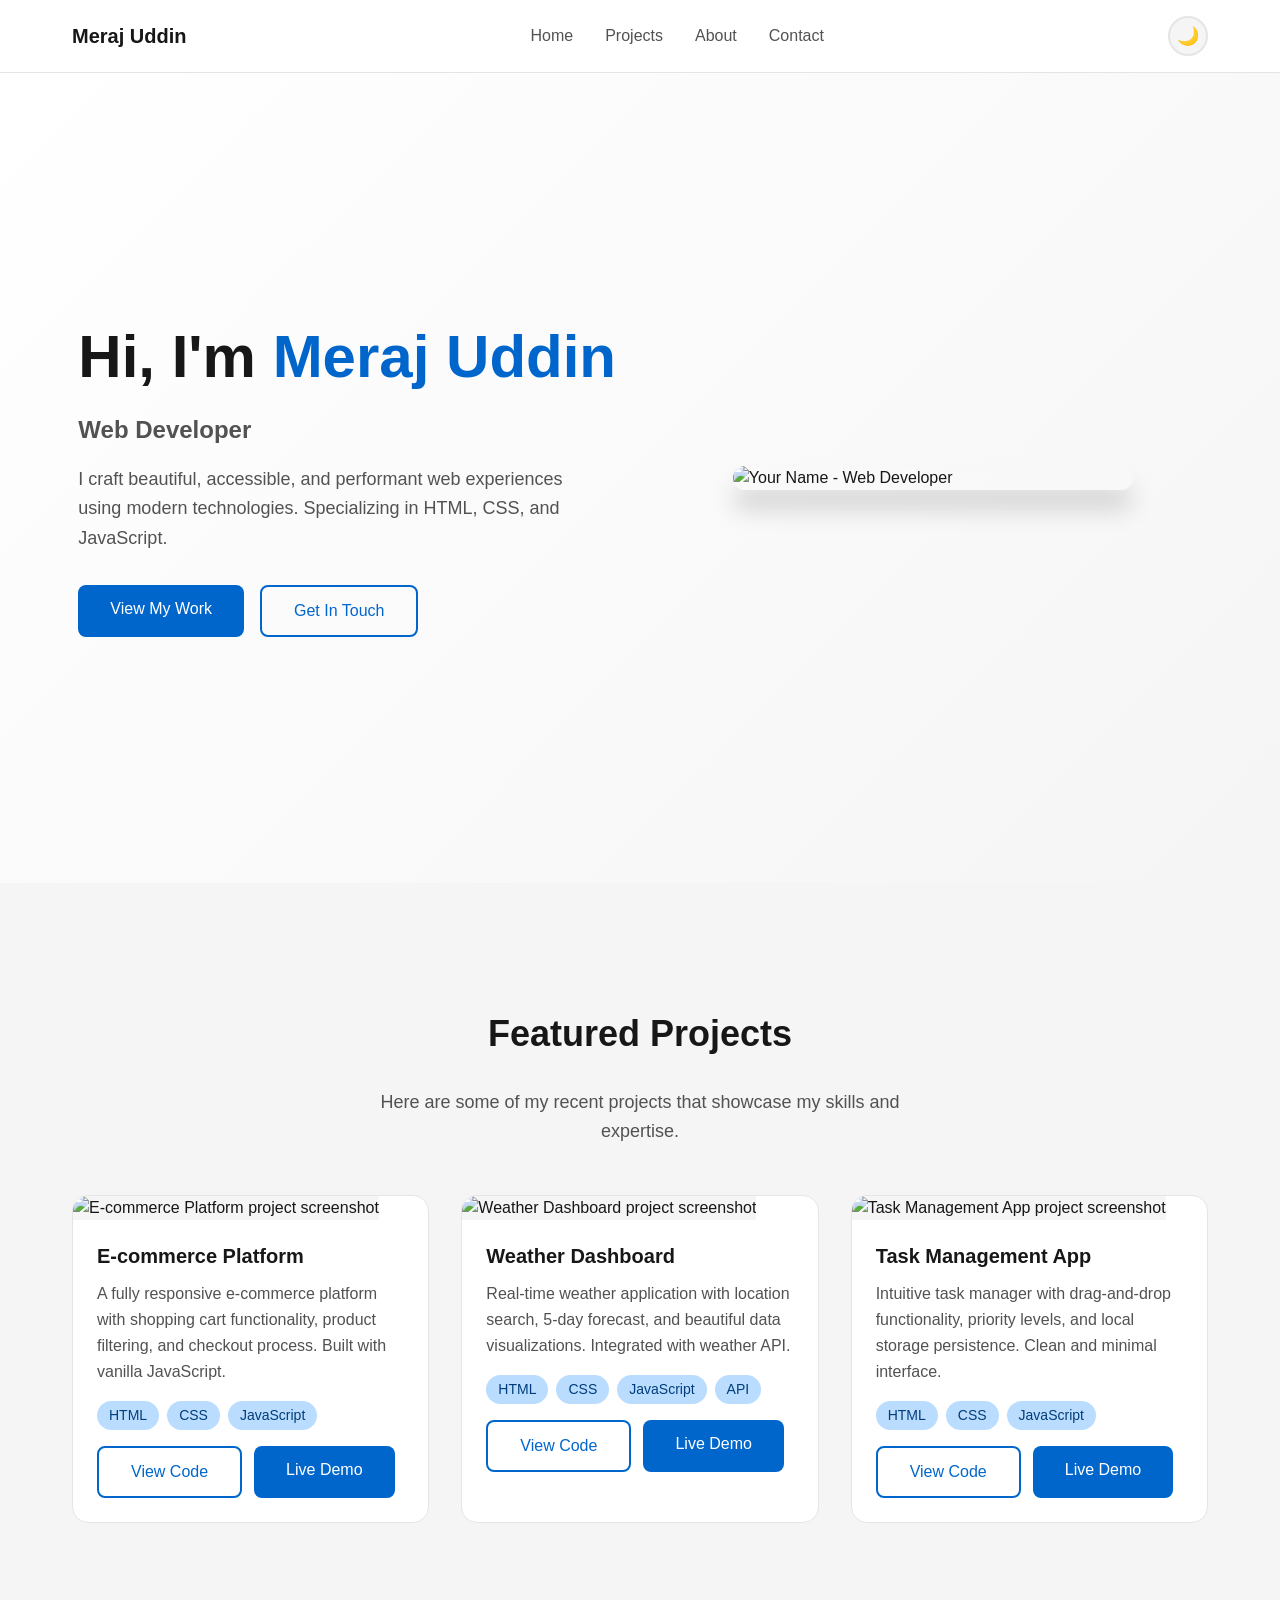
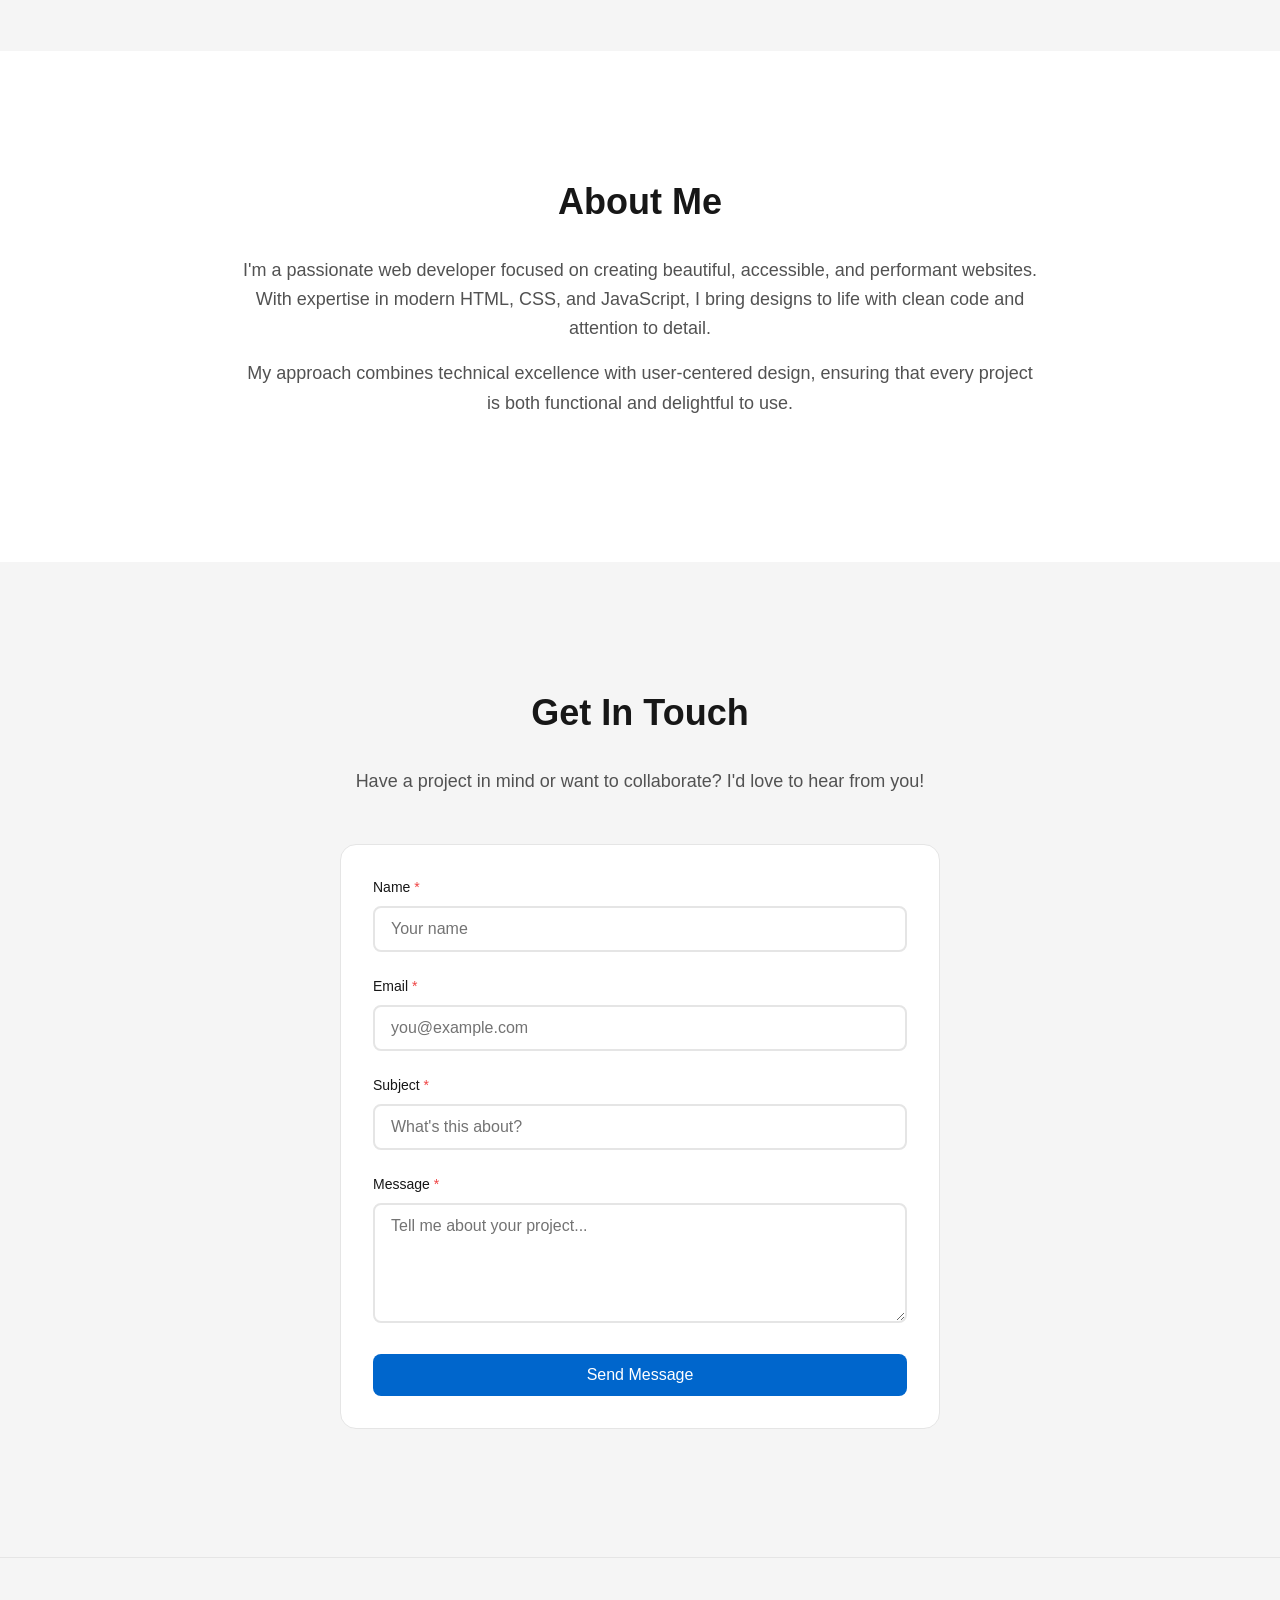
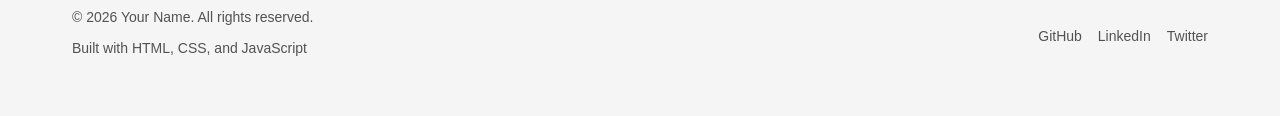
==== portfolio-website/index.html @ f0182570 "Initial commit" ====
<!DOCTYPE html>
<html lang="en">
<head>
  <meta charset="UTF-8">
  <meta name="viewport" content="width=device-width, initial-scale=1.0">

  <!-- Primary Meta Tags -->
  <title>Your Name - Web Developer Portfolio</title>
  <meta name="title" content="Your Name - Web Developer Portfolio">
  <meta name="description" content="Portfolio showcasing modern web development projects with expertise in HTML, CSS, and JavaScript. View my latest work and get in touch.">
  <meta name="keywords" content="web developer, portfolio, HTML, CSS, JavaScript, frontend developer">
  <meta name="author" content="Your Name">

  <!-- Open Graph / Facebook -->
  <meta property="og:type" content="website">
  <meta property="og:url" content="https://yourdomain.com/">
  <meta property="og:title" content="Your Name - Web Developer Portfolio">
  <meta property="og:description" content="Portfolio showcasing modern web development projects with expertise in HTML, CSS, and JavaScript.">
  <meta property="og:image" content="https://yourdomain.com/assets/images/og-image.jpg">

  <!-- Twitter -->
  <meta property="twitter:card" content="summary_large_image">
  <meta property="twitter:url" content="https://yourdomain.com/">
  <meta property="twitter:title" content="Your Name - Web Developer Portfolio">
  <meta property="twitter:description" content="Portfolio showcasing modern web development projects with expertise in HTML, CSS, and JavaScript.">
  <meta property="twitter:image" content="https://yourdomain.com/assets/images/twitter-image.jpg">

  <!-- Favicon -->
  <link rel="icon" type="image/png" sizes="32x32" href="/favicon-32x32.png">
  <link rel="icon" type="image/png" sizes="16x16" href="/favicon-16x16.png">
  <link rel="apple-touch-icon" sizes="180x180" href="/apple-touch-icon.png">

  <!-- Theme Color -->
  <meta name="theme-color" content="#0066cc">

  <!-- Stylesheets -->
  <link rel="stylesheet" href="css/theme.css">
  <link rel="stylesheet" href="css/styles.css">
  <link rel="stylesheet" href="css/responsive.css">
</head>
<body>
  <!-- Skip to main content for accessibility -->
  <a href="#main-content" class="skip-link">Skip to main content</a>

  <!-- Header with Navigation -->
  <header class="header" role="banner">
    <div class="container">
      <nav class="nav" role="navigation" aria-label="Main navigation">
        <div class="nav-brand">
          <a href="#home" class="logo">Meraj Uddin</a>
        </div>

        <!-- Desktop Navigation -->
        <ul class="nav-links" id="nav-menu">
          <li><a href="#home" class="nav-link">Home</a></li>
          <li><a href="#projects" class="nav-link">Projects</a></li>
          <li><a href="#about" class="nav-link">About</a></li>
          <li><a href="#contact" class="nav-link">Contact</a></li>
        </ul>

        <!-- Dark Mode Toggle -->
        <button class="theme-toggle" aria-label="Toggle dark mode" id="theme-toggle">
          <span class="theme-icon" aria-hidden="true">🌙</span>
        </button>

        <!-- Mobile Menu Toggle -->
        <button class="mobile-menu-toggle" aria-label="Toggle mobile menu" aria-expanded="false" aria-controls="nav-menu" id="mobile-menu-toggle">
          <span class="hamburger" aria-hidden="true"></span>
        </button>
      </nav>
    </div>
  </header>

  <!-- Main Content -->
  <main id="main-content" role="main">

    <!-- Hero Section -->
    <section id="home" class="hero section" aria-labelledby="hero-title">
      <div class="container">
        <div class="hero-content">
          <h1 id="hero-title" class="hero-title">
            Hi, I'm <span class="text-primary">Meraj Uddin</span>
          </h1>
          <p class="hero-subtitle">Web Developer</p>
          <p class="hero-description">
            I craft beautiful, accessible, and performant web experiences using modern technologies.
            Specializing in HTML, CSS, and JavaScript.
          </p>
          <div class="hero-cta">
            <a href="#projects" class="btn btn-primary">View My Work</a>
            <a href="#contact" class="btn btn-outline">Get In Touch</a>
          </div>
        </div>
        <div class="hero-image">
          <img src="assets/images/Profile.png" alt="Your Name - Web Developer" class="profile-image">
        </div>
      </div>
    </section>

    <!-- Projects Section -->
    <section id="projects" class="projects section" aria-labelledby="projects-title">
      <div class="container">
        <h2 id="projects-title" class="section-title">Featured Projects</h2>
        <p class="section-description">
          Here are some of my recent projects that showcase my skills and expertise.
        </p>

        <div class="projects-grid">

          <!-- Project Card 1 -->
          <article class="card project-card">
            <img src="https://placehold.co/600x400/0066cc/ffffff?text=E-commerce+Platform" alt="E-commerce Platform project screenshot" class="card-image" loading="lazy">
            <div class="card-content">
              <h3 class="card-title">E-commerce Platform</h3>
              <p class="card-description">
                A fully responsive e-commerce platform with shopping cart functionality,
                product filtering, and checkout process. Built with vanilla JavaScript.
              </p>
              <div class="card-tags">
                <span class="badge">HTML</span>
                <span class="badge">CSS</span>
                <span class="badge">JavaScript</span>
              </div>
              <div class="card-links">
                <a href="https://github.com/yourusername/project1" class="btn btn-outline" aria-label="View E-commerce Platform source code on GitHub">
                  View Code
                </a>
                <a href="https://project1-demo.com" class="btn btn-primary" aria-label="View E-commerce Platform live demo">
                  Live Demo
                </a>
              </div>
            </div>
          </article>

          <!-- Project Card 2 -->
          <article class="card project-card">
            <img src="https://placehold.co/600x400/8b28ff/ffffff?text=Weather+Dashboard" alt="Weather Dashboard project screenshot" class="card-image" loading="lazy">
            <div class="card-content">
              <h3 class="card-title">Weather Dashboard</h3>
              <p class="card-description">
                Real-time weather application with location search, 5-day forecast,
                and beautiful data visualizations. Integrated with weather API.
              </p>
              <div class="card-tags">
                <span class="badge">HTML</span>
                <span class="badge">CSS</span>
                <span class="badge">JavaScript</span>
                <span class="badge">API</span>
              </div>
              <div class="card-links">
                <a href="https://github.com/yourusername/project2" class="btn btn-outline" aria-label="View Weather Dashboard source code on GitHub">
                  View Code
                </a>
                <a href="https://project2-demo.com" class="btn btn-primary" aria-label="View Weather Dashboard live demo">
                  Live Demo
                </a>
              </div>
            </div>
          </article>

          <!-- Project Card 3 -->
          <article class="card project-card">
            <img src="https://placehold.co/600x400/10b981/ffffff?text=Task+Manager" alt="Task Management App project screenshot" class="card-image" loading="lazy">
            <div class="card-content">
              <h3 class="card-title">Task Management App</h3>
              <p class="card-description">
                Intuitive task manager with drag-and-drop functionality, priority levels,
                and local storage persistence. Clean and minimal interface.
              </p>
              <div class="card-tags">
                <span class="badge">HTML</span>
                <span class="badge">CSS</span>
                <span class="badge">JavaScript</span>
              </div>
              <div class="card-links">
                <a href="https://github.com/yourusername/project3" class="btn btn-outline" aria-label="View Task Management App source code on GitHub">
                  View Code
                </a>
                <a href="https://project3-demo.com" class="btn btn-primary" aria-label="View Task Management App live demo">
                  Live Demo
                </a>
              </div>
            </div>
          </article>

        </div>
      </div>
    </section>

    <!-- About Section (Optional - can be expanded later) -->
    <section id="about" class="about section" aria-labelledby="about-title">
      <div class="container">
        <h2 id="about-title" class="section-title">About Me</h2>
        <div class="about-content">
          <p>
            I'm a passionate web developer focused on creating beautiful, accessible,
            and performant websites. With expertise in modern HTML, CSS, and JavaScript,
            I bring designs to life with clean code and attention to detail.
          </p>
          <p>
            My approach combines technical excellence with user-centered design,
            ensuring that every project is both functional and delightful to use.
          </p>
        </div>
      </div>
    </section>

    <!-- Contact Section -->
    <section id="contact" class="contact section" aria-labelledby="contact-title">
      <div class="container">
        <h2 id="contact-title" class="section-title">Get In Touch</h2>
        <p class="section-description">
          Have a project in mind or want to collaborate? I'd love to hear from you!
        </p>

        <div class="contact-content">
          <form class="contact-form" id="contact-form" action="#" method="POST">

            <!-- Name Field -->
            <div class="form-group">
              <label for="name" class="form-label">
                Name <span class="required" aria-label="required">*</span>
              </label>
              <input
                type="text"
                id="name"
                name="name"
                class="form-input"
                placeholder="Your name"
                required
                aria-required="true"
              >
              <span class="form-error" id="name-error" role="alert"></span>
            </div>

            <!-- Email Field -->
            <div class="form-group">
              <label for="email" class="form-label">
                Email <span class="required" aria-label="required">*</span>
              </label>
              <input
                type="email"
                id="email"
                name="email"
                class="form-input"
                placeholder="you@example.com"
                required
                aria-required="true"
              >
              <span class="form-error" id="email-error" role="alert"></span>
            </div>

            <!-- Subject Field -->
            <div class="form-group">
              <label for="subject" class="form-label">
                Subject <span class="required" aria-label="required">*</span>
              </label>
              <input
                type="text"
                id="subject"
                name="subject"
                class="form-input"
                placeholder="What's this about?"
                required
                aria-required="true"
              >
              <span class="form-error" id="subject-error" role="alert"></span>
            </div>

            <!-- Message Field -->
            <div class="form-group">
              <label for="message" class="form-label">
                Message <span class="required" aria-label="required">*</span>
              </label>
              <textarea
                id="message"
                name="message"
                class="form-input form-textarea"
                placeholder="Tell me about your project..."
                rows="5"
                required
                aria-required="true"
              ></textarea>
              <span class="form-error" id="message-error" role="alert"></span>
            </div>

            <!-- Submit Button -->
            <button type="submit" class="btn btn-primary btn-block">
              Send Message
            </button>

            <!-- Success Message -->
            <div class="form-success" id="form-success" role="status" aria-live="polite" hidden>
              Thank you! Your message has been sent successfully.
            </div>
          </form>
        </div>
      </div>
    </section>

  </main>

  <!-- Footer -->
  <footer class="footer" role="contentinfo">
    <div class="container">
      <div class="footer-content">
        <div class="footer-info">
          <p class="footer-text">&copy; 2026 Your Name. All rights reserved.</p>
          <p class="footer-text">Built with HTML, CSS, and JavaScript</p>
        </div>

        <nav class="footer-social" aria-label="Social media links">
          <a href="https://github.com/yourusername" class="social-link" aria-label="GitHub profile" target="_blank" rel="noopener noreferrer">
            GitHub
          </a>
          <a href="https://linkedin.com/in/yourusername" class="social-link" aria-label="LinkedIn profile" target="_blank" rel="noopener noreferrer">
            LinkedIn
          </a>
          <a href="https://twitter.com/yourusername" class="social-link" aria-label="Twitter profile" target="_blank" rel="noopener noreferrer">
            Twitter
          </a>
        </nav>
      </div>
    </div>
  </footer>

  <!-- JavaScript -->
  <script src="js/theme.js"></script>
  <script src="js/main.js"></script>
  <script src="js/projects.js"></script>
</body>
</html>
---- portfolio-website/css/theme.css ----
/* Theme Variables - Design System */

:root {
  /* Primary Colors (Blue) */
  --color-primary-50: #e6f2ff;
  --color-primary-100: #baddff;
  --color-primary-200: #8dc8ff;
  --color-primary-300: #5bb3ff;
  --color-primary-400: #2e9eff;
  --color-primary-500: #0066cc;
  --color-primary-600: #0052a3;
  --color-primary-700: #003d7a;
  --color-primary-800: #002952;
  --color-primary-900: #001529;

  /* Secondary Colors (Purple) */
  --color-secondary-50: #f3e8ff;
  --color-secondary-100: #dfc2ff;
  --color-secondary-200: #cb9bff;
  --color-secondary-300: #b775ff;
  --color-secondary-400: #a34eff;
  --color-secondary-500: #8b28ff;
  --color-secondary-600: #7020cc;
  --color-secondary-700: #541899;
  --color-secondary-800: #391066;
  --color-secondary-900: #1d0833;

  /* Neutral Colors */
  --color-neutral-50: #fafafa;
  --color-neutral-100: #f5f5f5;
  --color-neutral-200: #e5e5e5;
  --color-neutral-300: #d4d4d4;
  --color-neutral-400: #a3a3a3;
  --color-neutral-500: #737373;
  --color-neutral-600: #525252;
  --color-neutral-700: #404040;
  --color-neutral-800: #262626;
  --color-neutral-900: #171717;

  /* Semantic Colors - Light Mode */
  --bg-primary: #ffffff;
  --bg-secondary: #f5f5f5;
  --text-primary: #171717;
  --text-secondary: #525252;
  --text-tertiary: #737373;
  --border-color: #e5e5e5;

  /* Accent & Status Colors */
  --color-success: #10b981;
  --color-warning: #f59e0b;
  --color-error: #ef4444;
  --color-info: #3b82f6;

  /* Spacing Scale (8px base unit) */
  --space-1: 0.25rem;  /* 4px */
  --space-2: 0.5rem;   /* 8px */
  --space-3: 0.75rem;  /* 12px */
  --space-4: 1rem;     /* 16px */
  --space-5: 1.5rem;   /* 24px */
  --space-6: 2rem;     /* 32px */
  --space-7: 2.5rem;   /* 40px */
  --space-8: 3rem;     /* 48px */
  --space-9: 4rem;     /* 64px */
  --space-10: 5rem;    /* 80px */
  --space-11: 6rem;    /* 96px */
  --space-12: 8rem;    /* 128px */

  /* Font Families */
  --font-sans: -apple-system, BlinkMacSystemFont, 'Segoe UI', Roboto, Oxygen, Ubuntu, Cantarell, sans-serif;
  --font-mono: 'SF Mono', Monaco, 'Cascadia Code', 'Roboto Mono', Consolas, monospace;

  /* Font Sizes */
  --text-xs: 0.75rem;    /* 12px */
  --text-sm: 0.875rem;   /* 14px */
  --text-base: 1rem;     /* 16px */
  --text-lg: 1.125rem;   /* 18px */
  --text-xl: 1.25rem;    /* 20px */
  --text-2xl: 1.5rem;    /* 24px */
  --text-3xl: 1.875rem;  /* 30px */
  --text-4xl: 2.25rem;   /* 36px */
  --text-5xl: 3rem;      /* 48px */
  --text-6xl: 3.75rem;   /* 60px */

  /* Font Weights */
  --font-light: 300;
  --font-normal: 400;
  --font-medium: 500;
  --font-semibold: 600;
  --font-bold: 700;

  /* Line Heights */
  --leading-none: 1;
  --leading-tight: 1.25;
  --leading-snug: 1.375;
  --leading-normal: 1.5;
  --leading-relaxed: 1.625;
  --leading-loose: 2;

  /* Border Radius */
  --radius-sm: 0.25rem;
  --radius-md: 0.5rem;
  --radius-lg: 1rem;
  --radius-full: 9999px;

  /* Shadows */
  --shadow-sm: 0 1px 2px rgba(0, 0, 0, 0.05);
  --shadow-md: 0 4px 6px rgba(0, 0, 0, 0.1);
  --shadow-lg: 0 10px 15px rgba(0, 0, 0, 0.1);
  --shadow-xl: 0 20px 25px rgba(0, 0, 0, 0.15);

  /* Transitions */
  --transition-fast: 0.15s ease;
  --transition-base: 0.2s ease;
  --transition-slow: 0.3s ease;

  /* Z-index Scale */
  --z-dropdown: 1000;
  --z-sticky: 1020;
  --z-fixed: 1030;
  --z-modal-backdrop: 1040;
  --z-modal: 1050;
  --z-popover: 1060;
  --z-tooltip: 1070;
}

/* Dark Mode Theme */
[data-theme="dark"] {
  /* Primary Colors (Blue) - Dark Mode */
  --color-primary-50: #001529;
  --color-primary-100: #002952;
  --color-primary-200: #003d7a;
  --color-primary-300: #0052a3;
  --color-primary-400: #0066cc;
  --color-primary-500: #4d94ff;
  --color-primary-600: #70a9ff;
  --color-primary-700: #94bfff;
  --color-primary-800: #b8d4ff;
  --color-primary-900: #dceaff;

  /* Secondary Colors (Purple) - Dark Mode */
  --color-secondary-50: #1d0833;
  --color-secondary-100: #391066;
  --color-secondary-200: #541899;
  --color-secondary-300: #7020cc;
  --color-secondary-400: #8b28ff;
  --color-secondary-500: #a366ff;
  --color-secondary-600: #b585ff;
  --color-secondary-700: #c7a3ff;
  --color-secondary-800: #d9c2ff;
  --color-secondary-900: #ebe0ff;

  /* Neutral Colors - Dark Mode */
  --color-neutral-50: #171717;
  --color-neutral-100: #262626;
  --color-neutral-200: #404040;
  --color-neutral-300: #525252;
  --color-neutral-400: #737373;
  --color-neutral-500: #a3a3a3;
  --color-neutral-600: #d4d4d4;
  --color-neutral-700: #e5e5e5;
  --color-neutral-800: #f5f5f5;
  --color-neutral-900: #fafafa;

  /* Semantic Colors - Dark Mode */
  --bg-primary: #0a0a0a;
  --bg-secondary: #171717;
  --text-primary: #fafafa;
  --text-secondary: #d4d4d4;
  --text-tertiary: #a3a3a3;
  --border-color: #404040;

  /* Accent & Status Colors - Dark Mode */
  --color-success: #34d399;
  --color-warning: #fbbf24;
  --color-error: #f87171;
  --color-info: #60a5fa;

  /* Shadows - Dark Mode */
  --shadow-sm: 0 1px 2px rgba(0, 0, 0, 0.3);
  --shadow-md: 0 4px 6px rgba(0, 0, 0, 0.4);
  --shadow-lg: 0 10px 15px rgba(0, 0, 0, 0.4);
  --shadow-xl: 0 20px 25px rgba(0, 0, 0, 0.5);
}
---- portfolio-website/css/styles.css ----
/* Main Styles */

/* ===== BASE STYLES ===== */

*,
*::before,
*::after {
  box-sizing: border-box;
  margin: 0;
  padding: 0;
}

html {
  scroll-behavior: smooth;
}

body {
  font-family: var(--font-sans);
  font-size: var(--text-base);
  font-weight: var(--font-normal);
  line-height: var(--leading-normal);
  color: var(--text-primary);
  background-color: var(--bg-primary);
  transition: background-color var(--transition-base), color var(--transition-base);
}

/* ===== SKIP LINK ===== */

.skip-link {
  position: absolute;
  top: -40px;
  left: 0;
  background: var(--bg-primary);
  color: var(--text-primary);
  padding: var(--space-2) var(--space-4);
  text-decoration: none;
  border-radius: 0 0 4px 0;
  z-index: var(--z-tooltip);
  font-weight: var(--font-medium);
}

.skip-link:focus {
  top: 0;
  outline: 2px solid var(--color-primary-500);
  outline-offset: 2px;
}

/* ===== TYPOGRAPHY ===== */

h1,
h2,
h3,
h4,
h5,
h6 {
  font-weight: var(--font-bold);
  line-height: var(--leading-tight);
  color: var(--text-primary);
}

h1 {
  font-size: var(--text-5xl);
}

h2 {
  font-size: var(--text-4xl);
}

h3 {
  font-size: var(--text-2xl);
}

p {
  line-height: var(--leading-relaxed);
}

a {
  color: var(--color-primary-500);
  text-decoration: none;
  transition: color var(--transition-base);
}

a:hover {
  color: var(--color-primary-600);
}

a:focus {
  outline: 2px solid var(--color-primary-500);
  outline-offset: 2px;
  border-radius: var(--radius-sm);
}

/* ===== CONTAINER ===== */

.container {
  max-width: 1200px;
  margin: 0 auto;
  padding: 0 var(--space-6);
}

/* ===== SECTION ===== */

.section {
  padding: var(--space-10) 0;
}

.section-title {
  font-size: var(--text-4xl);
  font-weight: var(--font-bold);
  margin-bottom: var(--space-6);
  text-align: center;
  color: var(--text-primary);
}

.section-description {
  font-size: var(--text-lg);
  color: var(--text-secondary);
  text-align: center;
  max-width: 600px;
  margin: 0 auto var(--space-8);
  line-height: var(--leading-relaxed);
}

/* ===== HEADER & NAVIGATION ===== */

.header {
  position: sticky;
  top: 0;
  background: var(--bg-primary);
  border-bottom: 1px solid var(--border-color);
  z-index: var(--z-sticky);
  transition: background-color var(--transition-base);
}

.nav {
  display: flex;
  align-items: center;
  justify-content: space-between;
  padding: var(--space-4) 0;
}

.nav-brand {
  flex-shrink: 0;
}

.logo {
  font-size: var(--text-xl);
  font-weight: var(--font-bold);
  color: var(--text-primary);
  text-decoration: none;
  transition: color var(--transition-base);
}

.logo:hover {
  color: var(--color-primary-500);
}

.nav-links {
  display: flex;
  gap: var(--space-6);
  list-style: none;
  align-items: center;
}

.nav-link {
  font-size: var(--text-base);
  font-weight: var(--font-medium);
  color: var(--text-secondary);
  text-decoration: none;
  transition: color var(--transition-base);
  position: relative;
}

.nav-link:hover {
  color: var(--text-primary);
}

.nav-link::after {
  content: '';
  position: absolute;
  bottom: -4px;
  left: 0;
  width: 0;
  height: 2px;
  background: var(--color-primary-500);
  transition: width var(--transition-base);
}

.nav-link:hover::after {
  width: 100%;
}

.nav-link:focus {
  outline: 2px solid var(--color-primary-500);
  outline-offset: 4px;
  border-radius: var(--radius-sm);
}

/* Theme Toggle Button */
.theme-toggle {
  background: var(--bg-secondary);
  border: 2px solid var(--border-color);
  border-radius: var(--radius-full);
  width: 40px;
  height: 40px;
  cursor: pointer;
  transition: all var(--transition-base);
  display: flex;
  align-items: center;
  justify-content: center;
  font-size: var(--text-lg);
}

.theme-toggle:hover {
  transform: scale(1.1);
  border-color: var(--color-primary-500);
}

.theme-toggle:focus {
  outline: 2px solid var(--color-primary-500);
  outline-offset: 2px;
}

/* Mobile Menu Toggle */
.mobile-menu-toggle {
  display: none;
  background: none;
  border: none;
  cursor: pointer;
  padding: var(--space-2);
  margin-left: var(--space-4);
}

.hamburger {
  display: block;
  width: 24px;
  height: 2px;
  background: var(--text-primary);
  position: relative;
  transition: background var(--transition-base);
}

.hamburger::before,
.hamburger::after {
  content: '';
  position: absolute;
  width: 24px;
  height: 2px;
  background: var(--text-primary);
  transition: all var(--transition-base);
}

.hamburger::before {
  top: -8px;
}

.hamburger::after {
  bottom: -8px;
}

.mobile-menu-toggle:focus {
  outline: 2px solid var(--color-primary-500);
  outline-offset: 2px;
  border-radius: var(--radius-sm);
}

/* ===== HERO SECTION ===== */

.hero {
  min-height: 90vh;
  display: flex;
  align-items: center;
  background: linear-gradient(135deg, var(--bg-primary) 0%, var(--bg-secondary) 100%);
}

.hero .container {
  display: grid;
  grid-template-columns: 1fr 1fr;
  gap: var(--space-8);
  align-items: center;
}

.hero-content {
  animation: fadeInUp 0.6s ease-out;
}

.hero-title {
  font-size: var(--text-6xl);
  font-weight: var(--font-bold);
  line-height: var(--leading-tight);
  margin-bottom: var(--space-4);
  color: var(--text-primary);
}

.text-primary {
  color: var(--color-primary-500);
}

.hero-subtitle {
  font-size: var(--text-2xl);
  font-weight: var(--font-semibold);
  color: var(--text-secondary);
  margin-bottom: var(--space-4);
}

.hero-description {
  font-size: var(--text-lg);
  color: var(--text-secondary);
  line-height: var(--leading-relaxed);
  margin-bottom: var(--space-6);
  max-width: 500px;
}

.hero-cta {
  display: flex;
  gap: var(--space-4);
}

.hero-image {
  display: flex;
  justify-content: center;
  align-items: center;
  animation: fadeIn 0.8s ease-out;
}

.profile-image {
  width: 100%;
  max-width: 400px;
  height: auto;
  border-radius: var(--radius-full);
  box-shadow: var(--shadow-xl);
  transition: transform var(--transition-slow);
}

.profile-image:hover {
  transform: scale(1.05);
}

/* ===== BUTTONS ===== */

.btn {
  display: inline-block;
  padding: var(--space-3) var(--space-6);
  font-size: var(--text-base);
  font-weight: var(--font-medium);
  border-radius: var(--radius-md);
  border: none;
  cursor: pointer;
  transition: all var(--transition-base);
  text-decoration: none;
  text-align: center;
}

.btn:focus {
  outline: 2px solid var(--color-primary-500);
  outline-offset: 2px;
}

.btn-primary {
  background: var(--color-primary-500);
  color: white;
}

.btn-primary:hover {
  background: var(--color-primary-600);
  transform: translateY(-2px);
  box-shadow: var(--shadow-md);
}

.btn-primary:active {
  transform: translateY(0);
}

.btn-secondary {
  background: var(--color-secondary-500);
  color: white;
}

.btn-secondary:hover {
  background: var(--color-secondary-600);
  transform: translateY(-2px);
  box-shadow: var(--shadow-md);
}

.btn-outline {
  background: transparent;
  border: 2px solid var(--color-primary-500);
  color: var(--color-primary-500);
}

.btn-outline:hover {
  background: var(--color-primary-500);
  color: white;
  transform: translateY(-2px);
  box-shadow: var(--shadow-md);
}

.btn-block {
  width: 100%;
  display: block;
}

/* ===== PROJECTS SECTION ===== */

.projects {
  background: var(--bg-secondary);
}

.projects-grid {
  display: grid;
  grid-template-columns: repeat(auto-fit, minmax(300px, 1fr));
  gap: var(--space-6);
}

/* ===== CARDS ===== */

.card {
  background: var(--bg-primary);
  border: 1px solid var(--border-color);
  border-radius: var(--radius-lg);
  overflow: hidden;
  transition: transform var(--transition-base), box-shadow var(--transition-base);
}

.card:hover {
  transform: translateY(-4px);
  box-shadow: var(--shadow-xl);
}

.card-image {
  width: 100%;
  height: 200px;
  object-fit: cover;
  background: var(--bg-secondary);
}

.card-content {
  padding: var(--space-5);
}

.card-title {
  font-size: var(--text-xl);
  font-weight: var(--font-semibold);
  margin-bottom: var(--space-3);
  color: var(--text-primary);
}

.card-description {
  font-size: var(--text-base);
  color: var(--text-secondary);
  line-height: var(--leading-relaxed);
  margin-bottom: var(--space-4);
}

.card-tags {
  display: flex;
  gap: var(--space-2);
  flex-wrap: wrap;
  margin-bottom: var(--space-4);
}

.card-links {
  display: flex;
  gap: var(--space-3);
}

/* ===== BADGES ===== */

.badge {
  display: inline-block;
  padding: var(--space-1) var(--space-3);
  font-size: var(--text-sm);
  font-weight: var(--font-medium);
  border-radius: var(--radius-full);
  background: var(--color-primary-100);
  color: var(--color-primary-700);
}

[data-theme="dark"] .badge {
  background: var(--color-primary-900);
  color: var(--color-primary-300);
}

/* ===== ABOUT SECTION ===== */

.about-content {
  max-width: 800px;
  margin: 0 auto;
  text-align: center;
}

.about-content p {
  font-size: var(--text-lg);
  color: var(--text-secondary);
  margin-bottom: var(--space-4);
  line-height: var(--leading-relaxed);
}

/* ===== CONTACT SECTION ===== */

.contact {
  background: var(--bg-secondary);
}

.contact-content {
  max-width: 600px;
  margin: 0 auto;
}

/* ===== FORMS ===== */

.contact-form {
  background: var(--bg-primary);
  padding: var(--space-6);
  border-radius: var(--radius-lg);
  border: 1px solid var(--border-color);
}

.form-group {
  margin-bottom: var(--space-5);
}

.form-label {
  display: block;
  font-size: var(--text-sm);
  font-weight: var(--font-medium);
  color: var(--text-primary);
  margin-bottom: var(--space-2);
}

.required {
  color: var(--color-error);
}

.form-input,
.form-textarea {
  width: 100%;
  padding: var(--space-3) var(--space-4);
  font-size: var(--text-base);
  font-family: var(--font-sans);
  background: var(--bg-primary);
  border: 2px solid var(--border-color);
  border-radius: var(--radius-md);
  color: var(--text-primary);
  transition: border-color var(--transition-base), box-shadow var(--transition-base);
}

.form-input:focus,
.form-textarea:focus {
  outline: none;
  border-color: var(--color-primary-500);
  box-shadow: 0 0 0 3px rgba(0, 102, 204, 0.1);
}

.form-input::placeholder,
.form-textarea::placeholder {
  color: var(--text-tertiary);
}

.form-textarea {
  resize: vertical;
  min-height: 120px;
}

.form-error {
  display: block;
  font-size: var(--text-sm);
  color: var(--color-error);
  margin-top: var(--space-2);
}

.form-success {
  padding: var(--space-4);
  background: var(--color-success);
  color: white;
  border-radius: var(--radius-md);
  text-align: center;
  margin-top: var(--space-4);
  font-weight: var(--font-medium);
}

/* ===== FOOTER ===== */

.footer {
  background: var(--bg-secondary);
  border-top: 1px solid var(--border-color);
  padding: var(--space-8) 0;
}

.footer-content {
  display: flex;
  justify-content: space-between;
  align-items: center;
  flex-wrap: wrap;
  gap: var(--space-4);
}

.footer-info {
  flex: 1;
}

.footer-text {
  font-size: var(--text-sm);
  color: var(--text-secondary);
  margin-bottom: var(--space-2);
}

.footer-social {
  display: flex;
  gap: var(--space-4);
}

.social-link {
  font-size: var(--text-sm);
  font-weight: var(--font-medium);
  color: var(--text-secondary);
  text-decoration: none;
  transition: color var(--transition-base);
}

.social-link:hover {
  color: var(--color-primary-500);
}

.social-link:focus {
  outline: 2px solid var(--color-primary-500);
  outline-offset: 2px;
  border-radius: var(--radius-sm);
}

/* ===== ANIMATIONS ===== */

@keyframes fadeIn {
  from {
    opacity: 0;
  }
  to {
    opacity: 1;
  }
}

@keyframes fadeInUp {
  from {
    opacity: 0;
    transform: translateY(30px);
  }
  to {
    opacity: 1;
    transform: translateY(0);
  }
}

@keyframes slideUp {
  from {
    opacity: 0;
    transform: translateY(20px);
  }
  to {
    opacity: 1;
    transform: translateY(0);
  }
}

/* ===== UTILITY CLASSES ===== */

.fade-in {
  animation: fadeIn 0.3s ease-out;
}

.fade-in-up {
  animation: fadeInUp 0.6s ease-out;
}

.slide-up {
  animation: slideUp 0.4s ease-out;
}

.transition-all {
  transition: all var(--transition-base);
}

.transition-colors {
  transition: background-color var(--transition-base), color var(--transition-base);
}
---- portfolio-website/css/responsive.css ----
/* Responsive Styles - Mobile First Approach */

/* ===== MOBILE STYLES (Default - < 768px) ===== */

/* Mobile Navigation */
@media (max-width: 767px) {
  .mobile-menu-toggle {
    display: block;
  }

  .nav-links {
    position: fixed;
    top: 73px;
    left: 0;
    width: 100%;
    background: var(--bg-primary);
    border-bottom: 1px solid var(--border-color);
    flex-direction: column;
    padding: var(--space-4);
    gap: var(--space-4);
    transform: translateY(-100%);
    opacity: 0;
    visibility: hidden;
    transition: transform var(--transition-base), opacity var(--transition-base), visibility var(--transition-base);
    box-shadow: var(--shadow-lg);
  }

  .nav-links.active {
    transform: translateY(0);
    opacity: 1;
    visibility: visible;
  }

  .nav-link::after {
    display: none;
  }

  /* Hero Section Mobile */
  .hero {
    min-height: auto;
    padding: var(--space-8) 0;
  }

  .hero .container {
    grid-template-columns: 1fr;
    gap: var(--space-6);
  }

  .hero-content {
    text-align: center;
  }

  .hero-title {
    font-size: var(--text-4xl);
  }

  .hero-subtitle {
    font-size: var(--text-xl);
  }

  .hero-description {
    max-width: 100%;
  }

  .hero-cta {
    flex-direction: column;
    gap: var(--space-3);
  }

  .hero-cta .btn {
    width: 100%;
  }

  .hero-image {
    order: -1;
  }

  .profile-image {
    max-width: 280px;
  }

  /* Sections Mobile */
  .section {
    padding: var(--space-8) 0;
  }

  .section-title {
    font-size: var(--text-3xl);
    margin-bottom: var(--space-4);
  }

  .section-description {
    font-size: var(--text-base);
    margin-bottom: var(--space-6);
  }

  /* Projects Grid Mobile */
  .projects-grid {
    grid-template-columns: 1fr;
    gap: var(--space-4);
  }

  /* Card Links Mobile */
  .card-links {
    flex-direction: column;
  }

  .card-links .btn {
    width: 100%;
  }

  /* Container Mobile */
  .container {
    padding: 0 var(--space-4);
  }

  /* Footer Mobile */
  .footer-content {
    flex-direction: column;
    text-align: center;
  }

  .footer-social {
    justify-content: center;
  }

  /* Form Mobile */
  .contact-form {
    padding: var(--space-4);
  }
}

/* ===== TABLET STYLES (768px - 1023px) ===== */

@media (min-width: 768px) {
  /* Typography adjustments */
  .hero-title {
    font-size: var(--text-5xl);
  }

  .section-title {
    font-size: var(--text-4xl);
  }

  /* Projects Grid - 2 columns */
  .projects-grid {
    grid-template-columns: repeat(2, 1fr);
  }

  /* Hero section - still stacked on tablet */
  .hero .container {
    grid-template-columns: 1fr;
    gap: var(--space-8);
  }

  .hero-content {
    text-align: center;
  }

  .hero-cta {
    justify-content: center;
  }

  .hero-image {
    justify-content: center;
  }

  .profile-image {
    max-width: 350px;
  }

  /* Navigation visible on tablet */
  .mobile-menu-toggle {
    display: none;
  }

  .nav-links {
    display: flex;
  }
}

/* ===== DESKTOP STYLES (1024px+) ===== */

@media (min-width: 1024px) {
  /* Hero Section - side by side */
  .hero .container {
    grid-template-columns: 1fr 1fr;
    gap: var(--space-8);
  }

  .hero-content {
    text-align: left;
  }

  .hero-cta {
    justify-content: flex-start;
    flex-direction: row;
  }

  .hero-cta .btn {
    width: auto;
  }

  .hero-title {
    font-size: var(--text-6xl);
  }

  .hero-description {
    max-width: 500px;
  }

  .profile-image {
    max-width: 400px;
  }

  /* Projects Grid - 3 columns */
  .projects-grid {
    grid-template-columns: repeat(3, 1fr);
  }

  /* Sections */
  .section {
    padding: var(--space-12) 0;
  }

  /* Card hover effects more pronounced */
  .card:hover {
    transform: translateY(-8px);
  }
}

/* ===== LARGE DESKTOP (1440px+) ===== */

@media (min-width: 1440px) {
  .container {
    max-width: 1400px;
  }

  .hero-title {
    font-size: calc(var(--text-6xl) * 1.1);
  }

  .section-title {
    font-size: calc(var(--text-4xl) * 1.1);
  }
}

/* ===== TOUCH DEVICE ADJUSTMENTS ===== */

@media (hover: none) and (pointer: coarse) {
  /* Increase touch target sizes for mobile */
  .btn {
    min-height: 44px;
  }

  .nav-link {
    padding: var(--space-3);
    display: block;
  }

  .theme-toggle {
    width: 44px;
    height: 44px;
  }

  .mobile-menu-toggle {
    min-width: 44px;
    min-height: 44px;
  }

  /* Disable hover effects on touch devices */
  .card:hover {
    transform: none;
  }

  .profile-image:hover {
    transform: none;
  }
}

/* ===== REDUCED MOTION ===== */

@media (prefers-reduced-motion: reduce) {
  *,
  *::before,
  *::after {
    animation-duration: 0.01ms !important;
    animation-iteration-count: 1 !important;
    transition-duration: 0.01ms !important;
    scroll-behavior: auto !important;
  }
}

/* ===== LANDSCAPE ORIENTATION ===== */

@media (max-width: 767px) and (orientation: landscape) {
  .hero {
    min-height: auto;
  }

  .hero .container {
    grid-template-columns: 1fr 1fr;
  }

  .hero-content {
    text-align: left;
  }

  .hero-image {
    order: 2;
  }

  .profile-image {
    max-width: 250px;
  }
}

/* ===== PRINT STYLES ===== */

@media print {
  .header,
  .theme-toggle,
  .mobile-menu-toggle,
  .nav-links,
  .footer-social {
    display: none;
  }

  body {
    background: white;
    color: black;
  }

  .hero,
  .section {
    page-break-inside: avoid;
  }

  .card {
    page-break-inside: avoid;
    border: 1px solid #ccc;
  }

  a {
    color: black;
    text-decoration: underline;
  }

  .btn {
    border: 1px solid black;
  }
}
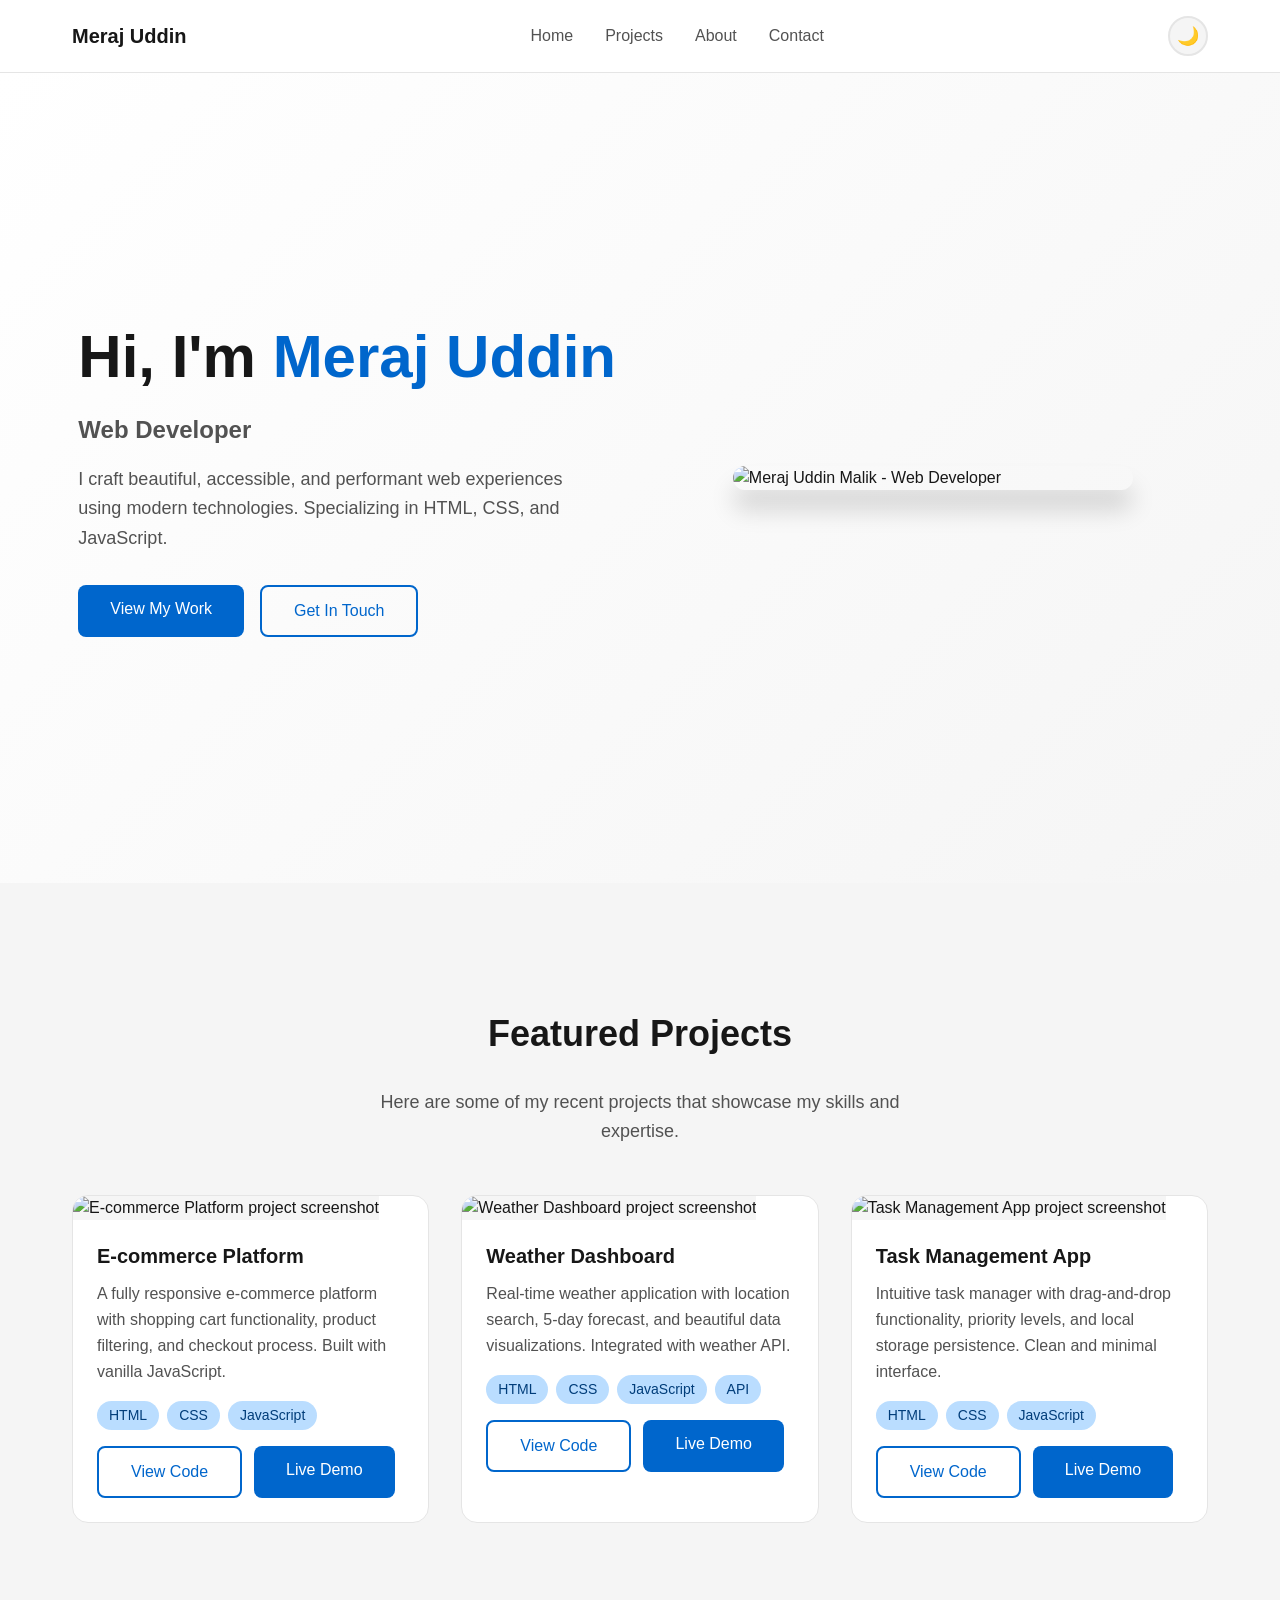
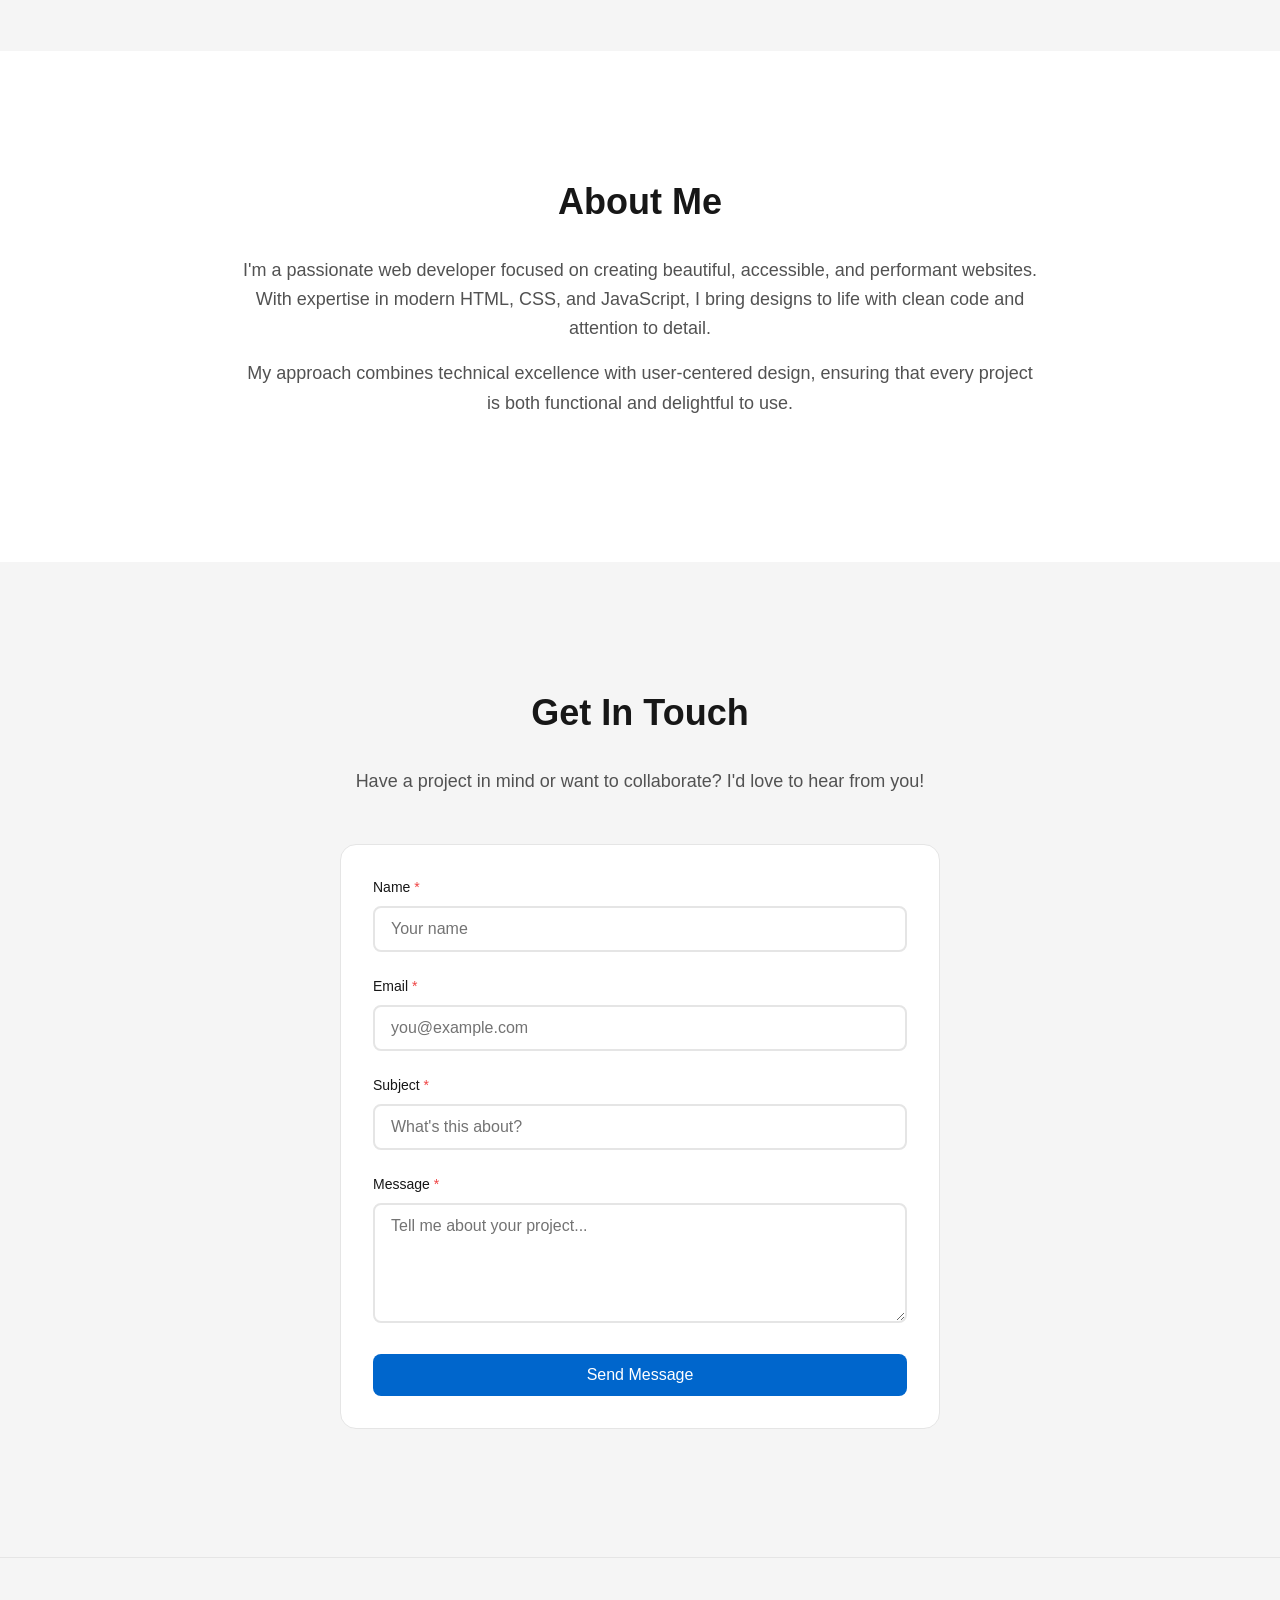
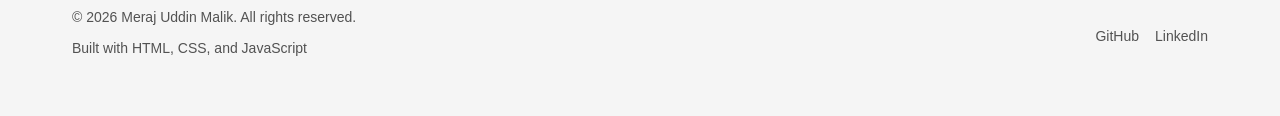
==== commit b83f93fc: "Fix all portfolio weaknesses: personal info, form, security, accessibility, SEO - Replace all placeh" ====
--- a/portfolio-website/index.html
+++ b/portfolio-website/index.html
@@ -5,38 +5,61 @@
   <meta name="viewport" content="width=device-width, initial-scale=1.0">
 
   <!-- Primary Meta Tags -->
-  <title>Your Name - Web Developer Portfolio</title>
-  <meta name="title" content="Your Name - Web Developer Portfolio">
+  <title>Meraj Uddin Malik - Web Developer Portfolio</title>
+  <meta name="title" content="Meraj Uddin Malik - Web Developer Portfolio">
   <meta name="description" content="Portfolio showcasing modern web development projects with expertise in HTML, CSS, and JavaScript. View my latest work and get in touch.">
-  <meta name="keywords" content="web developer, portfolio, HTML, CSS, JavaScript, frontend developer">
-  <meta name="author" content="Your Name">
+  <meta name="keywords" content="web developer, portfolio, HTML, CSS, JavaScript, frontend developer, Meraj Uddin Malik">
+  <meta name="author" content="Meraj Uddin Malik">
+  <meta name="robots" content="index, follow">
+
+  <!-- Canonical URL -->
+  <link rel="canonical" href="https://meraj-uddin-malik.github.io/">
 
   <!-- Open Graph / Facebook -->
   <meta property="og:type" content="website">
-  <meta property="og:url" content="https://yourdomain.com/">
-  <meta property="og:title" content="Your Name - Web Developer Portfolio">
+  <meta property="og:url" content="https://meraj-uddin-malik.github.io/">
+  <meta property="og:title" content="Meraj Uddin Malik - Web Developer Portfolio">
   <meta property="og:description" content="Portfolio showcasing modern web development projects with expertise in HTML, CSS, and JavaScript.">
-  <meta property="og:image" content="https://yourdomain.com/assets/images/og-image.jpg">
+  <meta property="og:image" content="https://meraj-uddin-malik.github.io/assets/images/Profile.png">
 
   <!-- Twitter -->
   <meta property="twitter:card" content="summary_large_image">
-  <meta property="twitter:url" content="https://yourdomain.com/">
-  <meta property="twitter:title" content="Your Name - Web Developer Portfolio">
+  <meta property="twitter:url" content="https://meraj-uddin-malik.github.io/">
+  <meta property="twitter:title" content="Meraj Uddin Malik - Web Developer Portfolio">
   <meta property="twitter:description" content="Portfolio showcasing modern web development projects with expertise in HTML, CSS, and JavaScript.">
-  <meta property="twitter:image" content="https://yourdomain.com/assets/images/twitter-image.jpg">
+  <meta property="twitter:image" content="https://meraj-uddin-malik.github.io/assets/images/Profile.png">
 
   <!-- Favicon -->
-  <link rel="icon" type="image/png" sizes="32x32" href="/favicon-32x32.png">
-  <link rel="icon" type="image/png" sizes="16x16" href="/favicon-16x16.png">
-  <link rel="apple-touch-icon" sizes="180x180" href="/apple-touch-icon.png">
+  <link rel="icon" type="image/svg+xml" href="/assets/images/favicon.svg">
 
   <!-- Theme Color -->
   <meta name="theme-color" content="#0066cc">
+
+  <!-- Security Headers -->
+  <meta http-equiv="X-Content-Type-Options" content="nosniff">
+  <meta http-equiv="X-Frame-Options" content="SAMEORIGIN">
+  <meta name="referrer" content="strict-origin-when-cross-origin">
 
   <!-- Stylesheets -->
   <link rel="stylesheet" href="css/theme.css">
   <link rel="stylesheet" href="css/styles.css">
   <link rel="stylesheet" href="css/responsive.css">
+
+  <!-- JSON-LD Structured Data -->
+  <script type="application/ld+json">
+  {
+    "@context": "https://schema.org",
+    "@type": "Person",
+    "name": "Meraj Uddin Malik",
+    "url": "https://meraj-uddin-malik.github.io/",
+    "sameAs": [
+      "https://github.com/meraj-uddin-malik",
+      "https://www.linkedin.com/in/merajuddinmalik"
+    ],
+    "jobTitle": "Web Developer",
+    "knowsAbout": ["HTML", "CSS", "JavaScript", "Frontend Development", "Web Accessibility"]
+  }
+  </script>
 </head>
 <body>
   <!-- Skip to main content for accessibility -->
@@ -92,7 +115,7 @@
           </div>
         </div>
         <div class="hero-image">
-          <img src="assets/images/Profile.png" alt="Your Name - Web Developer" class="profile-image">
+          <img src="assets/images/Profile.png" alt="Meraj Uddin Malik - Web Developer" class="profile-image">
         </div>
       </div>
     </section>
@@ -122,10 +145,10 @@
                 <span class="badge">JavaScript</span>
               </div>
               <div class="card-links">
-                <a href="https://github.com/yourusername/project1" class="btn btn-outline" aria-label="View E-commerce Platform source code on GitHub">
+                <a href="https://github.com/meraj-uddin-malik/project1" class="btn btn-outline" aria-label="View E-commerce Platform source code on GitHub" target="_blank" rel="noopener noreferrer">
                   View Code
                 </a>
-                <a href="https://project1-demo.com" class="btn btn-primary" aria-label="View E-commerce Platform live demo">
+                <a href="#" class="btn btn-primary" aria-label="View E-commerce Platform live demo">
                   Live Demo
                 </a>
               </div>
@@ -148,10 +171,10 @@
                 <span class="badge">API</span>
               </div>
               <div class="card-links">
-                <a href="https://github.com/yourusername/project2" class="btn btn-outline" aria-label="View Weather Dashboard source code on GitHub">
+                <a href="https://github.com/meraj-uddin-malik/project2" class="btn btn-outline" aria-label="View Weather Dashboard source code on GitHub" target="_blank" rel="noopener noreferrer">
                   View Code
                 </a>
-                <a href="https://project2-demo.com" class="btn btn-primary" aria-label="View Weather Dashboard live demo">
+                <a href="#" class="btn btn-primary" aria-label="View Weather Dashboard live demo">
                   Live Demo
                 </a>
               </div>
@@ -173,10 +196,10 @@
                 <span class="badge">JavaScript</span>
               </div>
               <div class="card-links">
-                <a href="https://github.com/yourusername/project3" class="btn btn-outline" aria-label="View Task Management App source code on GitHub">
+                <a href="https://github.com/meraj-uddin-malik/project3" class="btn btn-outline" aria-label="View Task Management App source code on GitHub" target="_blank" rel="noopener noreferrer">
                   View Code
                 </a>
-                <a href="https://project3-demo.com" class="btn btn-primary" aria-label="View Task Management App live demo">
+                <a href="#" class="btn btn-primary" aria-label="View Task Management App live demo">
                   Live Demo
                 </a>
               </div>
@@ -187,7 +210,7 @@
       </div>
     </section>
 
-    <!-- About Section (Optional - can be expanded later) -->
+    <!-- About Section -->
     <section id="about" class="about section" aria-labelledby="about-title">
       <div class="container">
         <h2 id="about-title" class="section-title">About Me</h2>
@@ -214,12 +237,18 @@
         </p>
 
         <div class="contact-content">
-          <form class="contact-form" id="contact-form" action="#" method="POST">
+          <!--
+            To activate form submissions:
+            1. Go to https://formspree.io and create a free account
+            2. Create a new form and copy your form ID
+            3. Replace YOUR_FORM_ID in the action URL below
+          -->
+          <form class="contact-form" id="contact-form" action="https://formspree.io/f/YOUR_FORM_ID" method="POST">
 
             <!-- Name Field -->
             <div class="form-group">
               <label for="name" class="form-label">
-                Name <span class="required" aria-label="required">*</span>
+                Name <span class="required" aria-hidden="true">*</span>
               </label>
               <input
                 type="text"
@@ -229,6 +258,7 @@
                 placeholder="Your name"
                 required
                 aria-required="true"
+                autocomplete="name"
               >
               <span class="form-error" id="name-error" role="alert"></span>
             </div>
@@ -236,7 +266,7 @@
             <!-- Email Field -->
             <div class="form-group">
               <label for="email" class="form-label">
-                Email <span class="required" aria-label="required">*</span>
+                Email <span class="required" aria-hidden="true">*</span>
               </label>
               <input
                 type="email"
@@ -246,6 +276,7 @@
                 placeholder="you@example.com"
                 required
                 aria-required="true"
+                autocomplete="email"
               >
               <span class="form-error" id="email-error" role="alert"></span>
             </div>
@@ -253,7 +284,7 @@
             <!-- Subject Field -->
             <div class="form-group">
               <label for="subject" class="form-label">
-                Subject <span class="required" aria-label="required">*</span>
+                Subject <span class="required" aria-hidden="true">*</span>
               </label>
               <input
                 type="text"
@@ -263,6 +294,7 @@
                 placeholder="What's this about?"
                 required
                 aria-required="true"
+                autocomplete="off"
               >
               <span class="form-error" id="subject-error" role="alert"></span>
             </div>
@@ -270,7 +302,7 @@
             <!-- Message Field -->
             <div class="form-group">
               <label for="message" class="form-label">
-                Message <span class="required" aria-label="required">*</span>
+                Message <span class="required" aria-hidden="true">*</span>
               </label>
               <textarea
                 id="message"
@@ -285,13 +317,19 @@
             </div>
 
             <!-- Submit Button -->
-            <button type="submit" class="btn btn-primary btn-block">
+            <button type="submit" class="btn btn-primary btn-block" id="submit-btn">
               Send Message
             </button>
 
             <!-- Success Message -->
             <div class="form-success" id="form-success" role="status" aria-live="polite" hidden>
-              Thank you! Your message has been sent successfully.
+              Thank you! Your message has been sent successfully. I'll get back to you soon.
+            </div>
+
+            <!-- Submission Error Message -->
+            <div class="form-submit-error" id="form-submit-error" role="alert" hidden>
+              Something went wrong. Please try again or email me directly at
+              <a href="mailto:merajuddin618@gmail.com">merajuddin618@gmail.com</a>.
             </div>
           </form>
         </div>
@@ -305,19 +343,16 @@
     <div class="container">
       <div class="footer-content">
         <div class="footer-info">
-          <p class="footer-text">&copy; 2026 Your Name. All rights reserved.</p>
+          <p class="footer-text">&copy; 2026 Meraj Uddin Malik. All rights reserved.</p>
           <p class="footer-text">Built with HTML, CSS, and JavaScript</p>
         </div>
 
         <nav class="footer-social" aria-label="Social media links">
-          <a href="https://github.com/yourusername" class="social-link" aria-label="GitHub profile" target="_blank" rel="noopener noreferrer">
+          <a href="https://github.com/meraj-uddin-malik" class="social-link" aria-label="GitHub profile" target="_blank" rel="noopener noreferrer">
             GitHub
           </a>
-          <a href="https://linkedin.com/in/yourusername" class="social-link" aria-label="LinkedIn profile" target="_blank" rel="noopener noreferrer">
+          <a href="https://www.linkedin.com/in/merajuddinmalik" class="social-link" aria-label="LinkedIn profile" target="_blank" rel="noopener noreferrer">
             LinkedIn
-          </a>
-          <a href="https://twitter.com/yourusername" class="social-link" aria-label="Twitter profile" target="_blank" rel="noopener noreferrer">
-            Twitter
           </a>
         </nav>
       </div>
--- a/portfolio-website/css/styles.css
+++ b/portfolio-website/css/styles.css
@@ -579,6 +579,28 @@
   font-weight: var(--font-medium);
 }
 
+.form-submit-error {
+  padding: var(--space-4);
+  background: rgba(239, 68, 68, 0.1);
+  border: 1px solid var(--color-error);
+  color: var(--color-error);
+  border-radius: var(--radius-md);
+  text-align: center;
+  margin-top: var(--space-4);
+  font-weight: var(--font-medium);
+}
+
+.form-submit-error a {
+  color: var(--color-error);
+  text-decoration: underline;
+}
+
+.btn:disabled {
+  opacity: 0.7;
+  cursor: not-allowed;
+  transform: none;
+}
+
 /* ===== FOOTER ===== */
 
 .footer {
